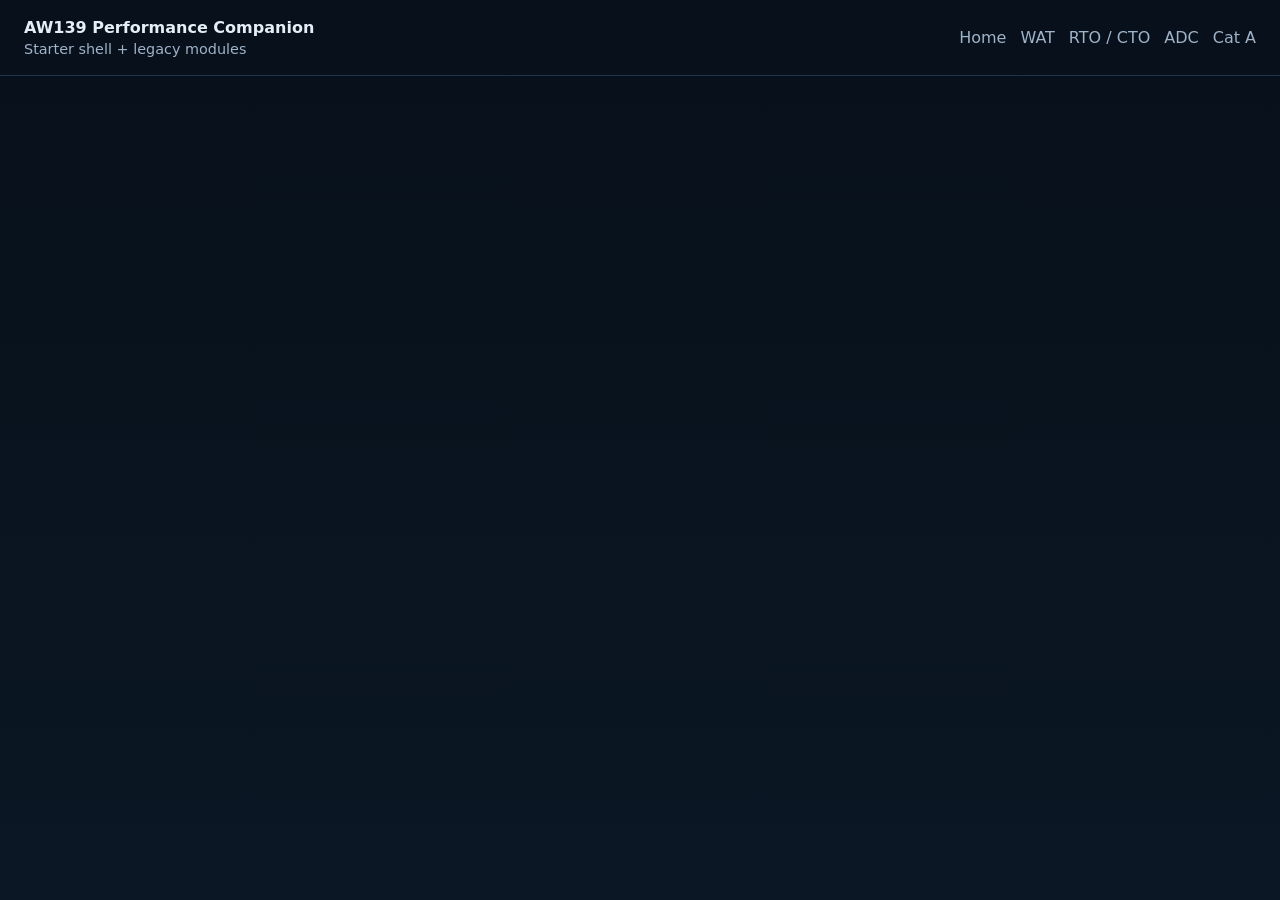
==== index.html @ 7c9dc36e "Add files via upload" ====
<!doctype html>
<html lang="en">
  <head>
    <meta charset="UTF-8" />
    <meta name="viewport" content="width=device-width, initial-scale=1.0" />
    <title>AW139 Performance Companion</title>
    <script type="module" crossorigin src="/assets/index-2PEXMwvj.js"></script>
    <link rel="stylesheet" crossorigin href="/assets/index-B0X7akpT.css">
  </head>
  <body>
    <div id="root"></div>
  </body>
</html>
---- assets/index-B0X7akpT.css ----
:root{--bg: #08111c;--panel: #0f1b2b;--line: #22334d;--text: #e5edf7;--muted: #9fb3c9}*{box-sizing:border-box}html,body,#root{min-height:100%}body{margin:0;font-family:Inter,system-ui,sans-serif;background:linear-gradient(180deg,#07101a,#0b1724);color:var(--text)}a{color:inherit;text-decoration:none}button,input{font:inherit}.topbar{display:flex;justify-content:space-between;gap:16px;padding:18px 24px;border-bottom:1px solid var(--line);position:sticky;top:0;z-index:20;background:#08111ceb;-webkit-backdrop-filter:blur(8px);backdrop-filter:blur(8px)}.brand{font-weight:700}.subbrand{color:var(--muted);margin-top:4px;font-size:.9rem}.nav{display:flex;align-items:center;gap:14px;flex-wrap:wrap}.nav a{color:var(--muted)}.nav a.active{color:var(--text)}.main{padding:24px}.page{display:flex;flex-direction:column;gap:20px}.page--module{gap:16px}.page-section{display:flex;flex-direction:column;gap:12px}.section-title{margin:0;font-size:1.05rem;color:var(--muted)}.hero,.panel,.card-link,.result-card,.manual-viewer,.audit-list,.comparison-table,.module-frame-wrap{background:#0f1b2be6;border:1px solid var(--line);border-radius:18px}.hero,.panel,.manual-viewer,.audit-list,.comparison-table{padding:20px}.hero{display:flex;justify-content:space-between;align-items:flex-start;gap:20px}.hero.compact{padding:18px 20px}.hero h1,.panel h2,.result-card h3{margin-top:0}.hero p,.muted-paragraph{color:var(--muted)}.hero-note{color:#ffbe5c}.card-grid{display:grid;grid-template-columns:repeat(auto-fit,minmax(240px,1fr));gap:16px}.card-link{display:flex;flex-direction:column;gap:8px;padding:18px;min-height:120px}.card-link span{color:var(--muted);line-height:1.45}.two-pane{display:grid;grid-template-columns:320px 1fr;gap:18px}.form-panel{display:flex;flex-direction:column;gap:12px}label{display:flex;flex-direction:column;gap:8px;color:var(--muted);font-size:.92rem}input{padding:10px 12px;border-radius:12px;border:1px solid var(--line);background:#0a1420;color:var(--text)}.tabs{display:flex;gap:10px;margin-bottom:14px;flex-wrap:wrap}.tabs button{background:transparent;color:var(--muted);border:1px solid var(--line);padding:10px 14px;border-radius:12px}.tabs button.active{color:var(--text)}.result-grid{display:grid;grid-template-columns:repeat(2,minmax(220px,1fr));gap:16px}.result-card{padding:18px}.result-card h3{margin:0 0 10px;color:var(--muted);font-size:.95rem}.result-card__value{font-size:2rem;font-weight:800;margin-bottom:10px}.result-card__summary{color:var(--muted);line-height:1.45}.manual-canvas{width:100%;height:420px;border-radius:14px;border:1px solid var(--line);background:#0a1420}.audit-list ul,.workflow-steps,.module-notes ul{margin:0;padding-left:20px}.audit-list li,.workflow-steps li,.module-notes li{margin-bottom:10px;line-height:1.45}.comparison-table table{width:100%;border-collapse:collapse}.comparison-table th,.comparison-table td{text-align:left;padding:12px;border-bottom:1px solid var(--line)}.module-open-link{display:inline-flex;align-items:center;justify-content:center;padding:10px 14px;border:1px solid var(--line);border-radius:12px;color:var(--text);min-width:160px}.module-frame-wrap{padding:0;overflow:hidden;min-height:calc(100vh - 230px)}.module-frame{width:100%;min-height:calc(100vh - 230px);border:0;background:#09111b;display:block}.module-notes h2{margin-bottom:12px}@media (max-width: 980px){.two-pane,.result-grid{grid-template-columns:1fr}.hero{flex-direction:column}.module-frame-wrap,.module-frame{min-height:78vh}}.workflow-actions-inline{display:flex;gap:10px;flex-wrap:wrap}.workflow-actions-stack{display:flex;flex-direction:column;gap:12px;margin-top:8px}.workflow-integration-grid{display:grid;grid-template-columns:320px 1fr;gap:18px}.workflow-form-panel h2{margin:0 0 14px}.workflow-results-column{display:flex;flex-direction:column;gap:18px}.workflow-result-grid{grid-template-columns:repeat(2,minmax(220px,1fr))}.result-card__value--small{font-size:1.6rem}.embedded-workflow-grid{display:grid;grid-template-columns:1fr 1fr;gap:18px}.module-frame-card{background:#0f1b2be6;border:1px solid var(--line);border-radius:18px;padding:16px;overflow:hidden}.card-title-row-tight{margin-bottom:12px}.module-frame--workflow{min-height:980px;border-radius:14px;border:1px solid var(--line);background:#09111b}select{padding:10px 12px;border-radius:12px;border:1px solid var(--line);background:#0a1420;color:var(--text)}@media (max-width: 1280px){.embedded-workflow-grid{grid-template-columns:1fr}}@media (max-width: 980px){.workflow-integration-grid,.workflow-result-grid{grid-template-columns:1fr}.module-frame--workflow{min-height:78vh}}
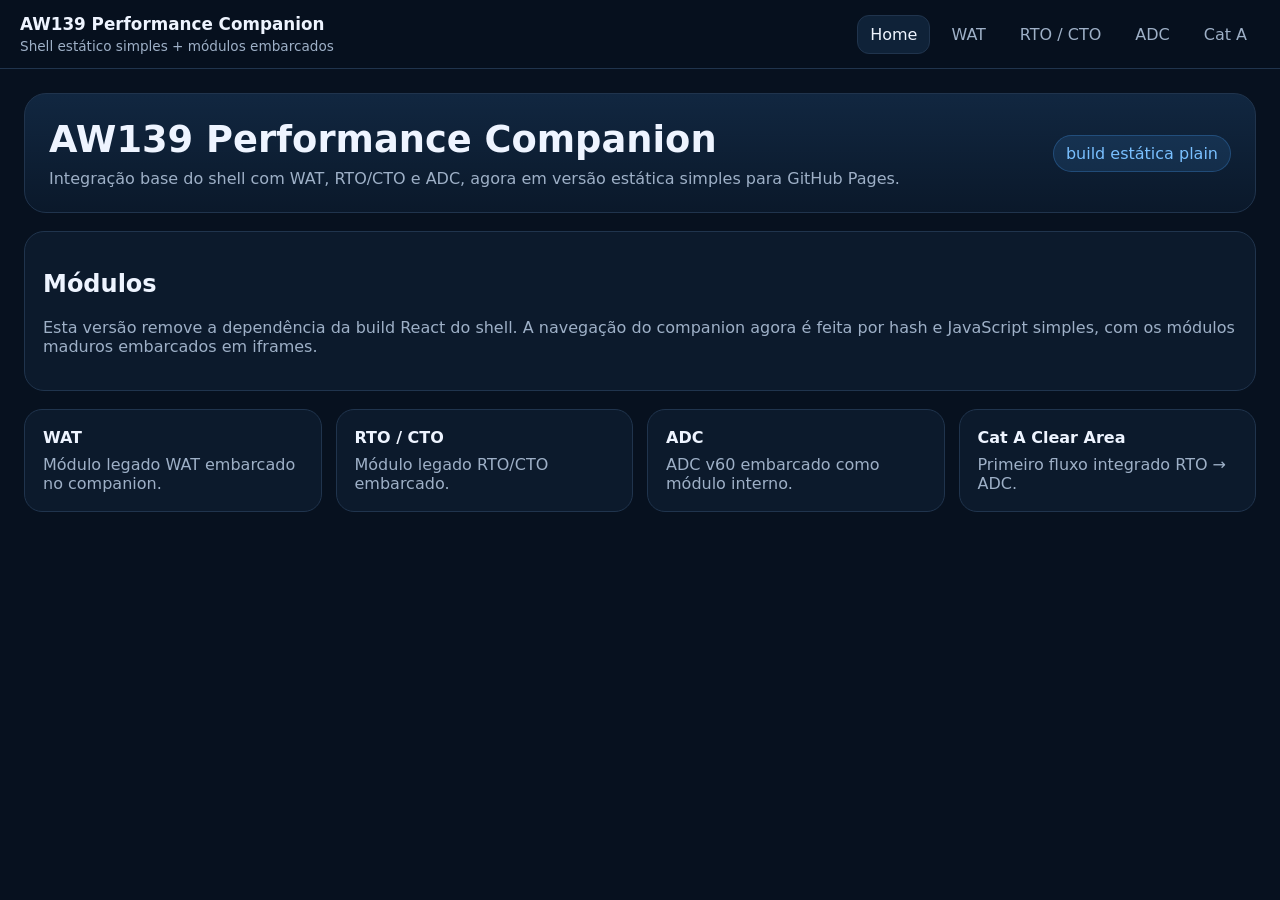
==== commit 42307f28: "Add files via upload" ====
--- a/index.html
+++ b/index.html
@@ -1,13 +1,13 @@
 <!doctype html>
-<html lang="en">
+<html lang="pt-BR">
   <head>
     <meta charset="UTF-8" />
     <meta name="viewport" content="width=device-width, initial-scale=1.0" />
     <title>AW139 Performance Companion</title>
-    <script type="module" crossorigin src="/assets/index-2PEXMwvj.js"></script>
-    <link rel="stylesheet" crossorigin href="/assets/index-B0X7akpT.css">
+    <link rel="stylesheet" href="./style.css" />
   </head>
   <body>
-    <div id="root"></div>
+    <div id="app"></div>
+    <script src="./app.js"></script>
   </body>
 </html>
--- a/style.css
+++ b/style.css
@@ -0,0 +1,58 @@
+:root {
+  --bg: #07111f;
+  --panel: #0c1a2c;
+  --panel-2: #0f2238;
+  --text: #eef4ff;
+  --muted: #9eb0c7;
+  --border: #20344d;
+  --accent: #4aa3ff;
+  --accent-2: #79c0ff;
+  --success: #33c27f;
+  --danger: #ff7171;
+}
+* { box-sizing: border-box; }
+html, body { margin: 0; padding: 0; background: var(--bg); color: var(--text); font-family: Inter, system-ui, -apple-system, BlinkMacSystemFont, "Segoe UI", sans-serif; }
+a { color: inherit; text-decoration: none; }
+body { min-height: 100vh; }
+.topbar { position: sticky; top: 0; z-index: 30; display: flex; justify-content: space-between; gap: 16px; align-items: center; padding: 14px 20px; background: rgba(7,17,31,.95); border-bottom: 1px solid var(--border); backdrop-filter: blur(8px); }
+.brand { font-weight: 700; font-size: 1.05rem; }
+.subbrand { color: var(--muted); font-size: .85rem; margin-top: 4px; }
+.nav { display: flex; flex-wrap: wrap; gap: 8px; }
+.nav a { padding: 9px 12px; border-radius: 12px; border: 1px solid transparent; color: var(--muted); }
+.nav a.active { color: var(--text); background: var(--panel-2); border-color: var(--border); }
+.main { max-width: 1320px; margin: 0 auto; padding: 24px; }
+.page { display: grid; gap: 18px; }
+.hero { background: linear-gradient(180deg, rgba(74,163,255,.15), rgba(74,163,255,.05)); border: 1px solid var(--border); border-radius: 22px; padding: 24px; display: flex; align-items: center; justify-content: space-between; gap: 16px; }
+.hero.compact { padding: 18px 22px; }
+.hero h1 { margin: 0 0 8px; font-size: clamp(1.5rem, 3vw, 2.3rem); }
+.hero p { margin: 0; color: var(--muted); }
+.hero-note { padding: 8px 12px; border-radius: 999px; background: rgba(74,163,255,.12); color: var(--accent-2); border: 1px solid rgba(74,163,255,.25); white-space: nowrap; }
+.panel, .result-card, .module-shell, .form-panel { background: var(--panel); border: 1px solid var(--border); border-radius: 20px; padding: 18px; }
+.card-grid { display: grid; grid-template-columns: repeat(auto-fit, minmax(240px, 1fr)); gap: 14px; }
+.card-link { display: grid; gap: 8px; background: var(--panel); border: 1px solid var(--border); border-radius: 18px; padding: 18px; }
+.card-link:hover { border-color: rgba(121,192,255,.45); transform: translateY(-1px); }
+.card-link span, .muted-paragraph, .result-card__summary, label span, .footnote { color: var(--muted); }
+.module-shell { display: grid; gap: 14px; padding: 16px; }
+.module-shell__header { display: flex; align-items: center; justify-content: space-between; gap: 12px; }
+.module-shell__header a { color: var(--accent-2); }
+.module-frame { width: 100%; min-height: 78vh; border: 0; border-radius: 14px; background: #fff; }
+.integration-grid { display: grid; grid-template-columns: 360px minmax(0, 1fr); gap: 18px; align-items: start; }
+.form-panel { display: grid; gap: 12px; position: sticky; top: 88px; }
+label { display: grid; gap: 6px; font-size: .95rem; }
+select, input, button { width: 100%; border-radius: 12px; border: 1px solid var(--border); background: #08121f; color: var(--text); padding: 12px 13px; font: inherit; }
+button { cursor: pointer; }
+button.primary-button { background: linear-gradient(180deg, #2587ff, #1469d8); border-color: #1b70df; font-weight: 700; }
+button.secondary-button { background: var(--panel-2); }
+.results-stack { display: grid; gap: 16px; }
+.summary-grid { display: grid; grid-template-columns: repeat(2, minmax(0, 1fr)); gap: 14px; }
+.result-card h3 { margin: 0 0 10px; font-size: 1rem; }
+.result-card__value { font-size: clamp(1.4rem, 3vw, 2rem); font-weight: 800; margin-bottom: 8px; }
+.status-go { color: var(--success); font-weight: 700; }
+.status-nogo { color: var(--danger); font-weight: 700; }
+.hidden { display: none !important; }
+@media (max-width: 980px) {
+  .integration-grid { grid-template-columns: 1fr; }
+  .form-panel { position: static; }
+  .summary-grid { grid-template-columns: 1fr; }
+  .topbar { display: grid; }
+}
